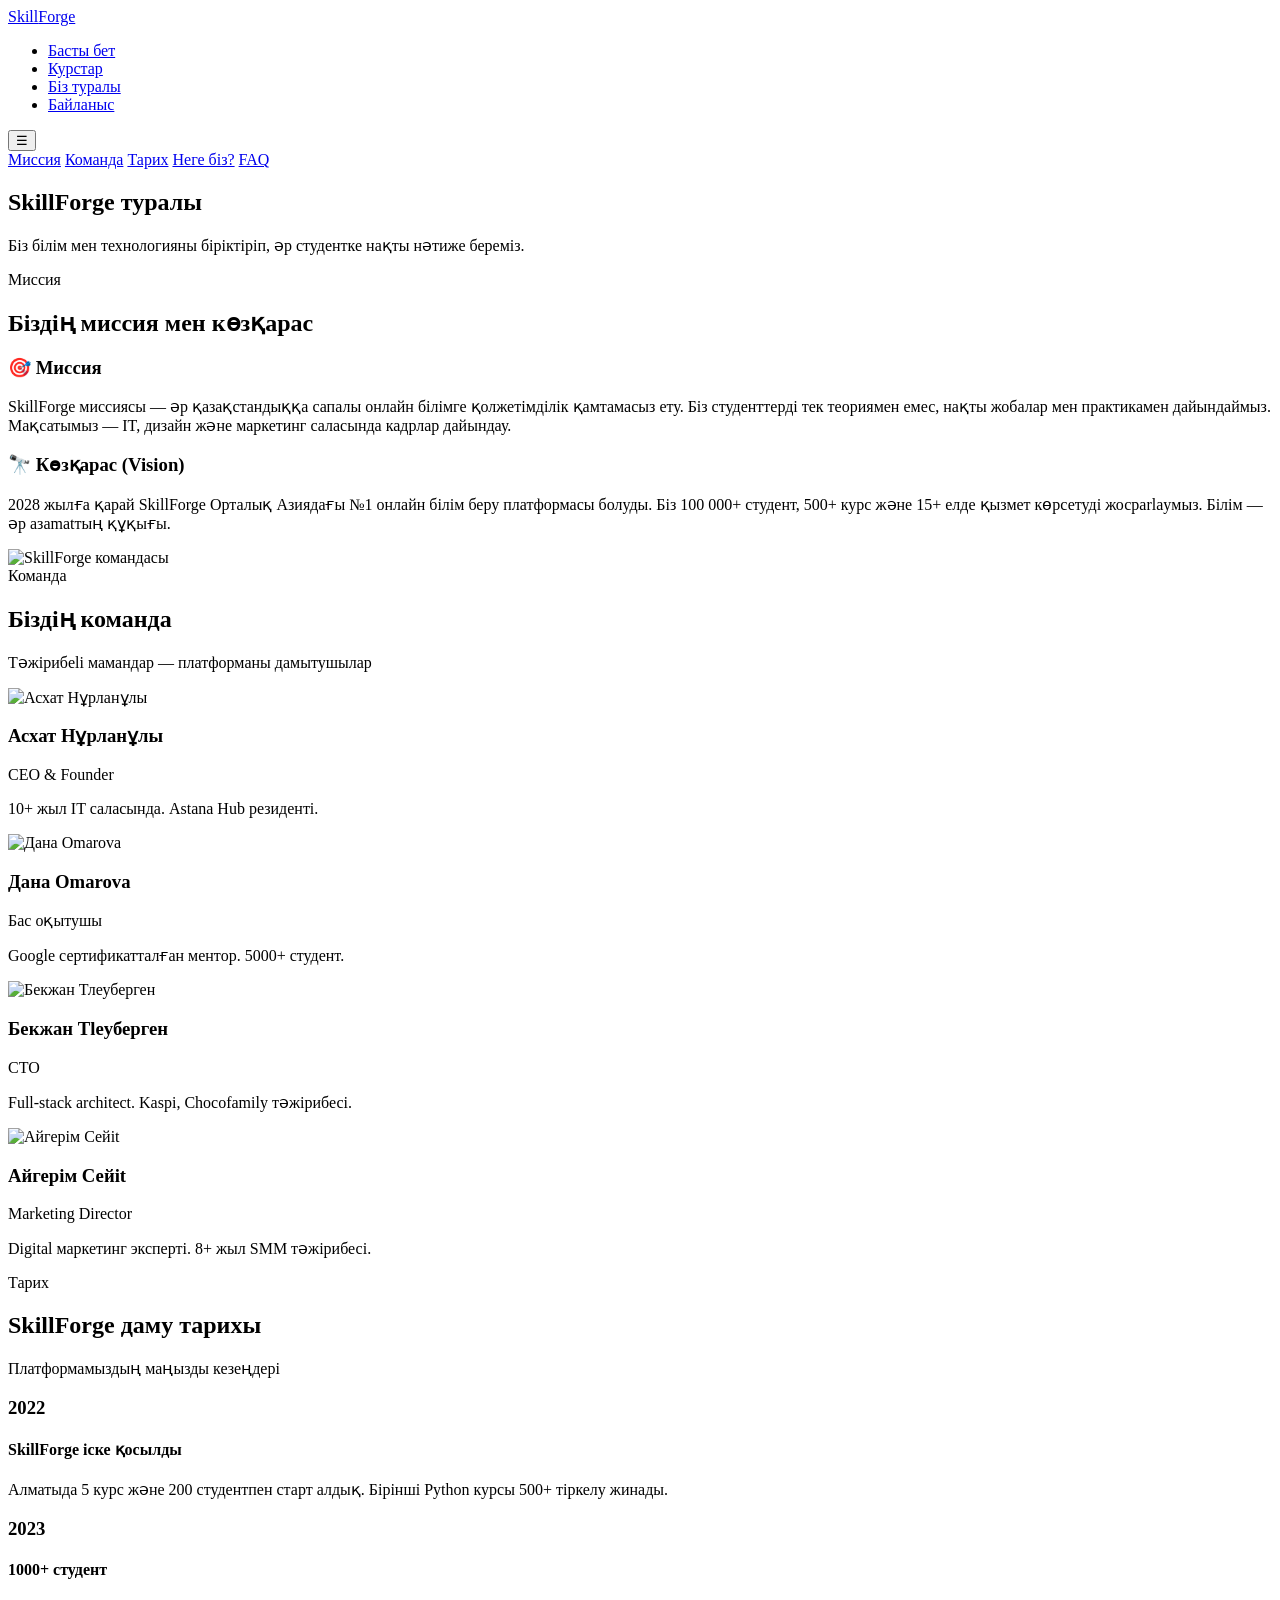
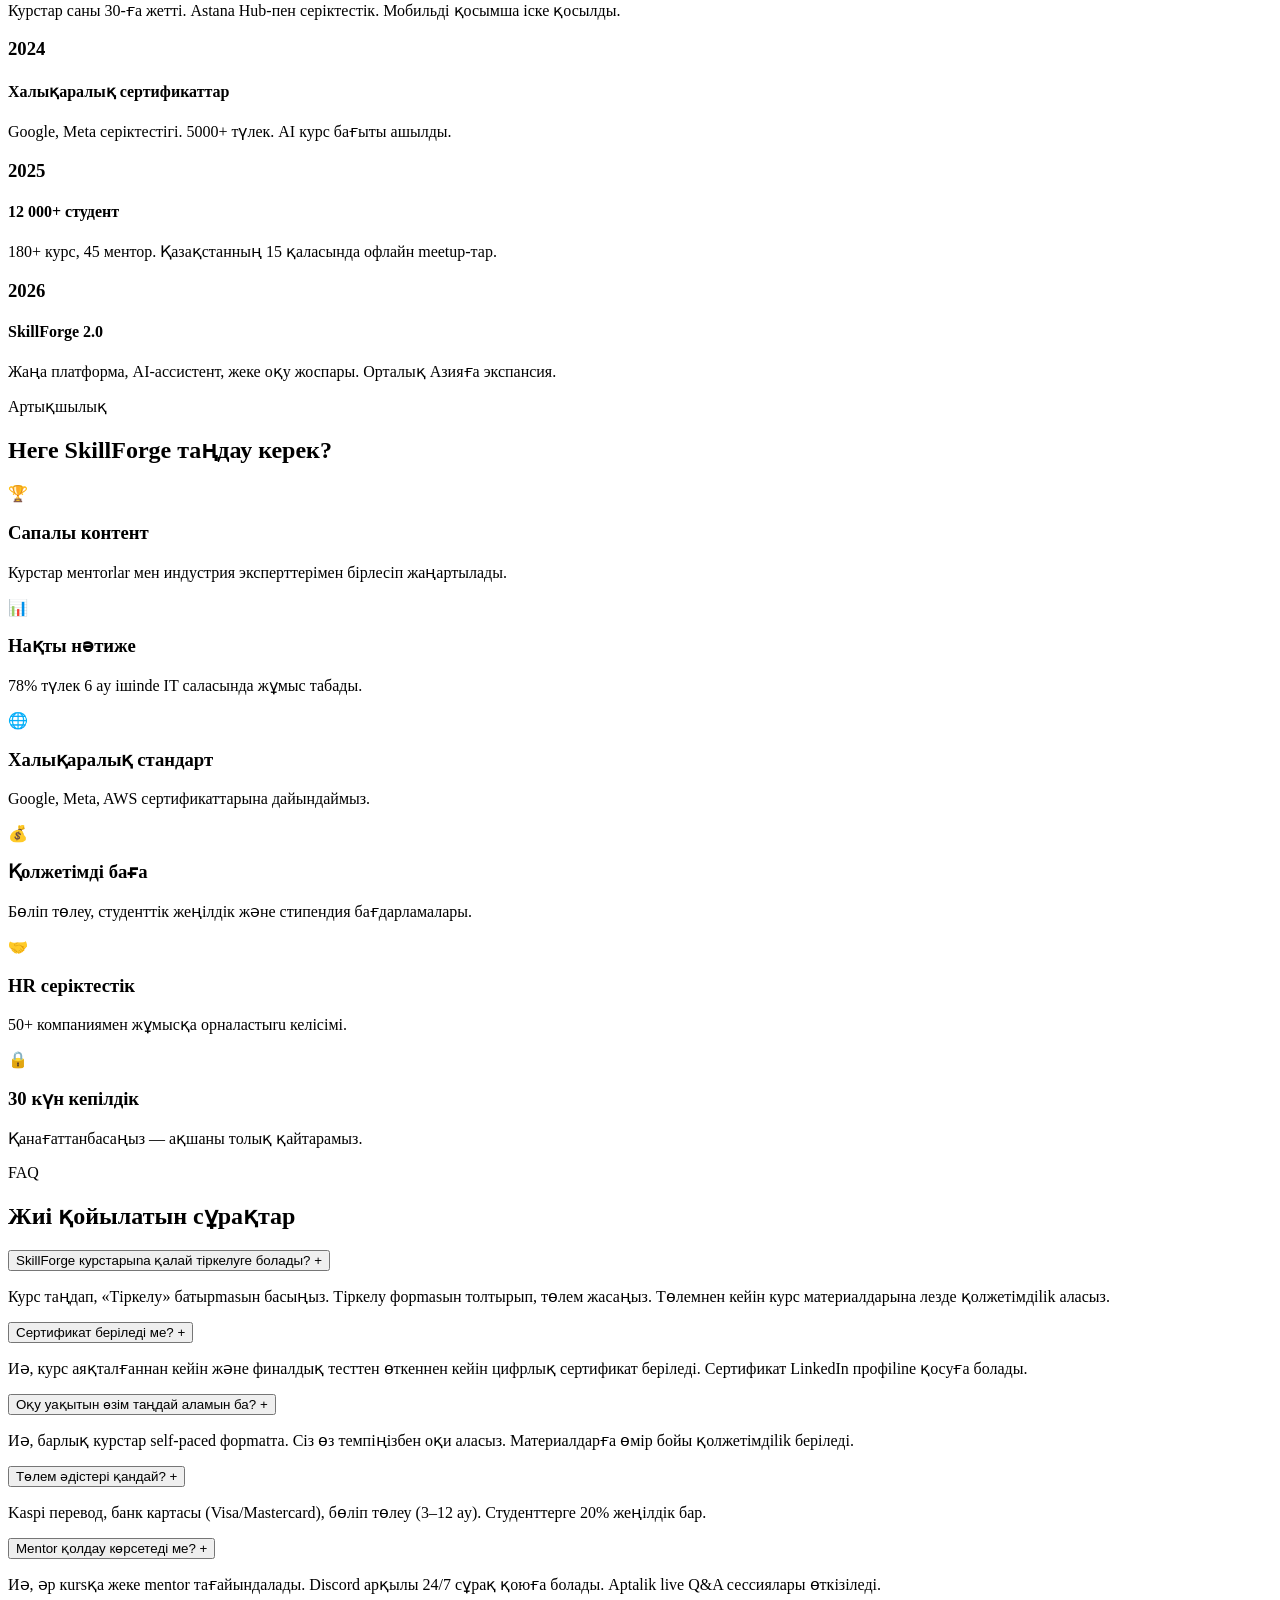
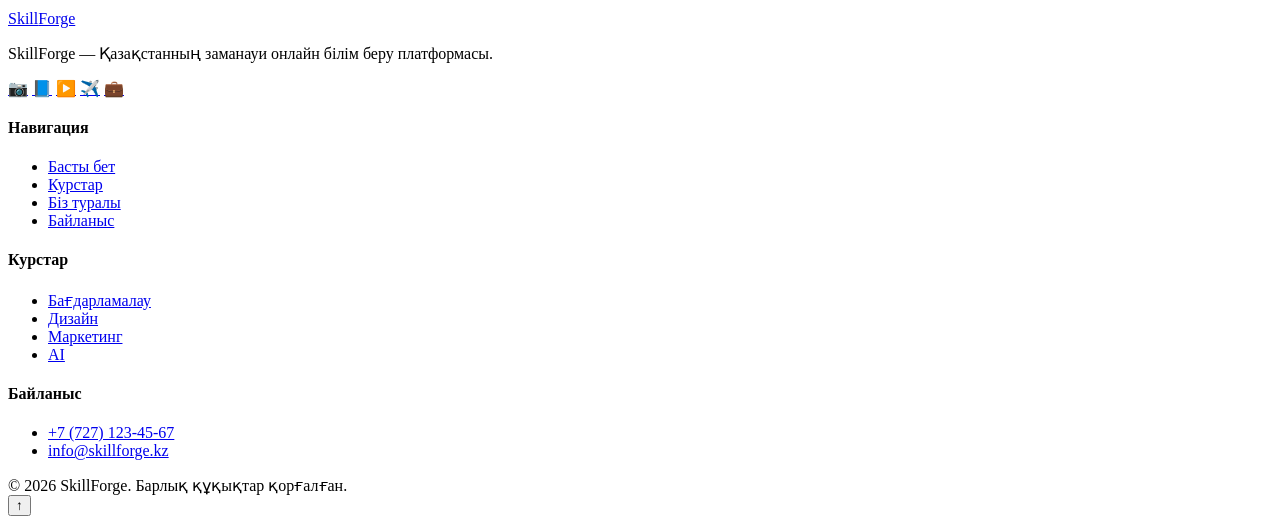
==== about.html @ dbc3806e "Add files via upload" ====
<!DOCTYPE html>
<html lang="kk">
<head>
  <meta charset="UTF-8">
  <meta name="viewport" content="width=device-width, initial-scale=1.0">
  <meta name="description" content="SkillForge платформасы туралы — миссия, команда, тарих.">
  <title>Біз туралы — SkillForge</title>
  <link rel="stylesheet" href="css/style.css">
</head>
<body>

  <header class="navbar">
    <div class="container navbar__inner">
      <a href="index.html" class="logo">Skill<span>Forge</span></a>
      <nav>
        <ul class="nav-links">
          <li><a href="index.html">Басты бет</a></li>
          <li><a href="courses.html">Курстар</a></li>
          <li><a href="about.html">Біз туралы</a></li>
          <li><a href="contact.html">Байланыс</a></li>
        </ul>
      </nav>
      <button class="nav-toggle" aria-label="Мәзір">☰</button>
    </div>
  </header>

  <nav class="page-nav" aria-label="Бет ішіндегі навигация">
    <div class="container page-nav__inner">
      <a href="#mission">Миссия</a>
      <a href="#team">Команда</a>
      <a href="#timeline">Тарих</a>
      <a href="#why">Неге біз?</a>
      <a href="#faq">FAQ</a>
    </div>
  </nav>

  <section class="page-hero">
    <div class="container">
      <h1>SkillForge туралы</h1>
      <p>Біз білім мен технологияны біріктіріп, әр студентке нақты нәтиже береміз.</p>
    </div>
  </section>

  <!-- Миссия және Vision -->
  <section class="section" id="mission">
    <div class="container">
      <div class="section-header">
        <span class="section-label">Миссия</span>
        <h2>Біздің миссия мен көзқарас</h2>
      </div>
      <div class="mission-grid">
        <article class="mission-card">
          <h3>🎯 Миссия</h3>
          <p>SkillForge миссиясы — әр қазақстандыққа сапалы онлайн білімге қолжетімділік қамтамасыз ету. Біз студенттерді тек теориямен емес, нақты жобалар мен практикамен дайындаймыз. Мақсатымыз — IT, дизайн және маркетинг саласында кадрлар дайындау.</p>
        </article>
        <article class="mission-card">
          <h3>🔭 Көзқарас (Vision)</h3>
          <p>2028 жылға қарай SkillForge Орталық Азиядағы №1 онлайн білім беру платформасы болуды. Біз 100 000+ студент, 500+ курс және 15+ елде қызмет көрсетуді жосparlayмыз. Білім — әр азamatтың құқығы.</p>
        </article>
      </div>
      <div style="border-radius:var(--radius-lg);overflow:hidden;box-shadow:var(--shadow-md);">
        <img src="images/team.jpg" alt="SkillForge командасы">
      </div>
    </div>
  </section>

  <!-- Команда -->
  <section class="section section--gray" id="team">
    <div class="container">
      <div class="section-header">
        <span class="section-label">Команда</span>
        <h2>Біздің команда</h2>
        <p>Тәжірибeli мамандар — платформаны дамытушылар</p>
      </div>
      <div class="team-grid">
        <article class="team-card">
          <div class="team-card__photo">
            <img src="images/team.jpg" alt="Асхат Нұрланұлы">
          </div>
          <h3>Асхат Нұрланұлы</h3>
          <span>CEO & Founder</span>
          <p>10+ жыл IT саласында. Astana Hub резиденті.</p>
        </article>
        <article class="team-card">
          <div class="team-card__photo">
            <img src="images/course1.jpg" alt="Дана Оmarova">
          </div>
          <h3>Дана Оmarova</h3>
          <span>Бас оқытушы</span>
          <p>Google сертификатталған ментор. 5000+ студент.</p>
        </article>
        <article class="team-card">
          <div class="team-card__photo">
            <img src="images/course2.jpg" alt="Бекжан Тлеуберген">
          </div>
          <h3>Бекжан Тleуберген</h3>
          <span>CTO</span>
          <p>Full-stack architect. Kaspi, Chocofamily тәжірибесі.</p>
        </article>
        <article class="team-card">
          <div class="team-card__photo">
            <img src="images/hero.jpg" alt="Айгерім Сейit">
          </div>
          <h3>Айгерім Сейit</h3>
          <span>Marketing Director</span>
          <p>Digital маркетинг эксперті. 8+ жыл SMM тәжірибесі.</p>
        </article>
      </div>
    </div>
  </section>

  <!-- Timeline -->
  <section class="section" id="timeline">
    <div class="container">
      <div class="section-header">
        <span class="section-label">Тарих</span>
        <h2>SkillForge даму тарихы</h2>
        <p>Платформамыздың маңызды кезеңдері</p>
      </div>
      <div class="timeline">
        <div class="timeline-item">
          <h3>2022</h3>
          <h4>SkillForge іске қосылды</h4>
          <p>Алматыда 5 курс және 200 студентпен старт алдық. Бірінші Python курсы 500+ тіркелу жинады.</p>
        </div>
        <div class="timeline-item">
          <h3>2023</h3>
          <h4>1000+ студент</h4>
          <p>Курстар саны 30-ға жетті. Astana Hub-пен серіктестік. Мобильді қосымша іске қосылды.</p>
        </div>
        <div class="timeline-item">
          <h3>2024</h3>
          <h4>Халықаралық сертификаттар</h4>
          <p>Google, Meta серіктестігі. 5000+ түлек. AI курс бағыты ашылды.</p>
        </div>
        <div class="timeline-item">
          <h3>2025</h3>
          <h4>12 000+ студент</h4>
          <p>180+ курс, 45 ментор. Қазақстанның 15 қаласында офлайн meetup-тар.</p>
        </div>
        <div class="timeline-item">
          <h3>2026</h3>
          <h4>SkillForge 2.0</h4>
          <p>Жаңа платформа, AI-ассистент, жеке оқу жоспары. Орталық Азияға экспансия.</p>
        </div>
      </div>
    </div>
  </section>

  <!-- Неге SkillForge -->
  <section class="section section--gray" id="why">
    <div class="container">
      <div class="section-header">
        <span class="section-label">Артықшылық</span>
        <h2>Неге SkillForge таңдау керек?</h2>
      </div>
      <div class="advantages-grid">
        <div class="advantage-card">
          <div class="advantage-card__icon">🏆</div>
          <h3>Сапалы контент</h3>
          <p>Курстар ментorlar мен индустрия эксперттерімен бірлесіп жаңартылады.</p>
        </div>
        <div class="advantage-card">
          <div class="advantage-card__icon">📊</div>
          <h3>Нақты нәтиже</h3>
          <p>78% түлек 6 ay ішinde IT саласында жұмыс табады.</p>
        </div>
        <div class="advantage-card">
          <div class="advantage-card__icon">🌐</div>
          <h3>Халықаралық стандарт</h3>
          <p>Google, Meta, AWS сертификаттарына дайындаймыз.</p>
        </div>
        <div class="advantage-card">
          <div class="advantage-card__icon">💰</div>
          <h3>Қолжетімді баға</h3>
          <p>Бөліп төлеу, студенттік жеңілдік және стипендия бағдарламалары.</p>
        </div>
        <div class="advantage-card">
          <div class="advantage-card__icon">🤝</div>
          <h3>HR серіктестік</h3>
          <p>50+ компаниямен жұмысқа орналастыru келісімі.</p>
        </div>
        <div class="advantage-card">
          <div class="advantage-card__icon">🔒</div>
          <h3>30 күн кепілдік</h3>
          <p>Қанағаттанбасаңыз — ақшаны толық қайтарамыз.</p>
        </div>
      </div>
    </div>
  </section>

  <!-- FAQ -->
  <section class="section" id="faq">
    <div class="container">
      <div class="section-header">
        <span class="section-label">FAQ</span>
        <h2>Жиі қойылатын сұрақтар</h2>
      </div>
      <div class="faq-list">
        <div class="faq-item">
          <button class="faq-question">
            SkillForge курстарыna қалай тіркелуге болады?
            <span class="icon">+</span>
          </button>
          <div class="faq-answer">
            <p>Курс таңдап, «Тіркелу» батырmasын басыңыз. Тіркелу форmasын толтырып, төлем жасаңыз. Төлемнен кейін курс материалдарына лезде қолжетімдіlik аласыз.</p>
          </div>
        </div>
        <div class="faq-item">
          <button class="faq-question">
            Сертификат беріледі ме?
            <span class="icon">+</span>
          </button>
          <div class="faq-answer">
            <p>Иә, курс аяқталғаннан кейін және финалдық тесттен өткеннен кейін цифрлық сертификат беріледі. Сертификат LinkedIn профiline қосуға болады.</p>
          </div>
        </div>
        <div class="faq-item">
          <button class="faq-question">
            Оқу уақытын өзім таңдай аламын ба?
            <span class="icon">+</span>
          </button>
          <div class="faq-answer">
            <p>Иә, барлық курстар self-paced форmatта. Сіз өз темпіңізбен оқи аласыз. Материалдарға өмір бойы қолжетімдіlik беріледі.</p>
          </div>
        </div>
        <div class="faq-item">
          <button class="faq-question">
            Төлем әдістері қандай?
            <span class="icon">+</span>
          </button>
          <div class="faq-answer">
            <p>Kaspi перевод, банк картасы (Visa/Mastercard), бөліп төлеу (3–12 ay). Студенттерге 20% жеңілдік бар.</p>
          </div>
        </div>
        <div class="faq-item">
          <button class="faq-question">
            Мentor қолдау көрсетеді ме?
            <span class="icon">+</span>
          </button>
          <div class="faq-answer">
            <p>Иә, әр кursқа жеке mentor тағайындалады. Discord арқылы 24/7 сұрақ қоюға болады. Аptalik live Q&A сессиялары өткізіледі.</p>
          </div>
        </div>
      </div>
    </div>
  </section>

  <footer class="footer">
    <div class="container">
      <div class="footer__grid">
        <div class="footer__about">
          <a href="index.html" class="logo">Skill<span>Forge</span></a>
          <p>SkillForge — Қазақстанның заманауи онлайн білім беру платформасы.</p>
          <div class="social-links">
            <a href="#" aria-label="Instagram">📷</a>
            <a href="#" aria-label="Facebook">📘</a>
            <a href="#" aria-label="YouTube">▶️</a>
            <a href="#" aria-label="Telegram">✈️</a>
            <a href="#" aria-label="LinkedIn">💼</a>
          </div>
        </div>
        <div>
          <h4>Навигация</h4>
          <ul>
            <li><a href="index.html">Басты бет</a></li>
            <li><a href="courses.html">Курстар</a></li>
            <li><a href="about.html">Біз туралы</a></li>
            <li><a href="contact.html">Байланыс</a></li>
          </ul>
        </div>
        <div>
          <h4>Курстар</h4>
          <ul>
            <li><a href="courses.html">Бағдарламалау</a></li>
            <li><a href="courses.html">Дизайн</a></li>
            <li><a href="courses.html">Маркетинг</a></li>
            <li><a href="courses.html">AI</a></li>
          </ul>
        </div>
        <div>
          <h4>Байланыс</h4>
          <ul>
            <li><a href="tel:+77271234567">+7 (727) 123-45-67</a></li>
            <li><a href="mailto:info@skillforge.kz">info@skillforge.kz</a></li>
          </ul>
        </div>
      </div>
      <div class="footer__bottom">© 2026 SkillForge. Барлық құқықтар қорғалған.</div>
    </div>
  </footer>

  <button class="scroll-top" aria-label="Жоғарыға">↑</button>
  <script src="js/script.js"></script>
</body>
</html>
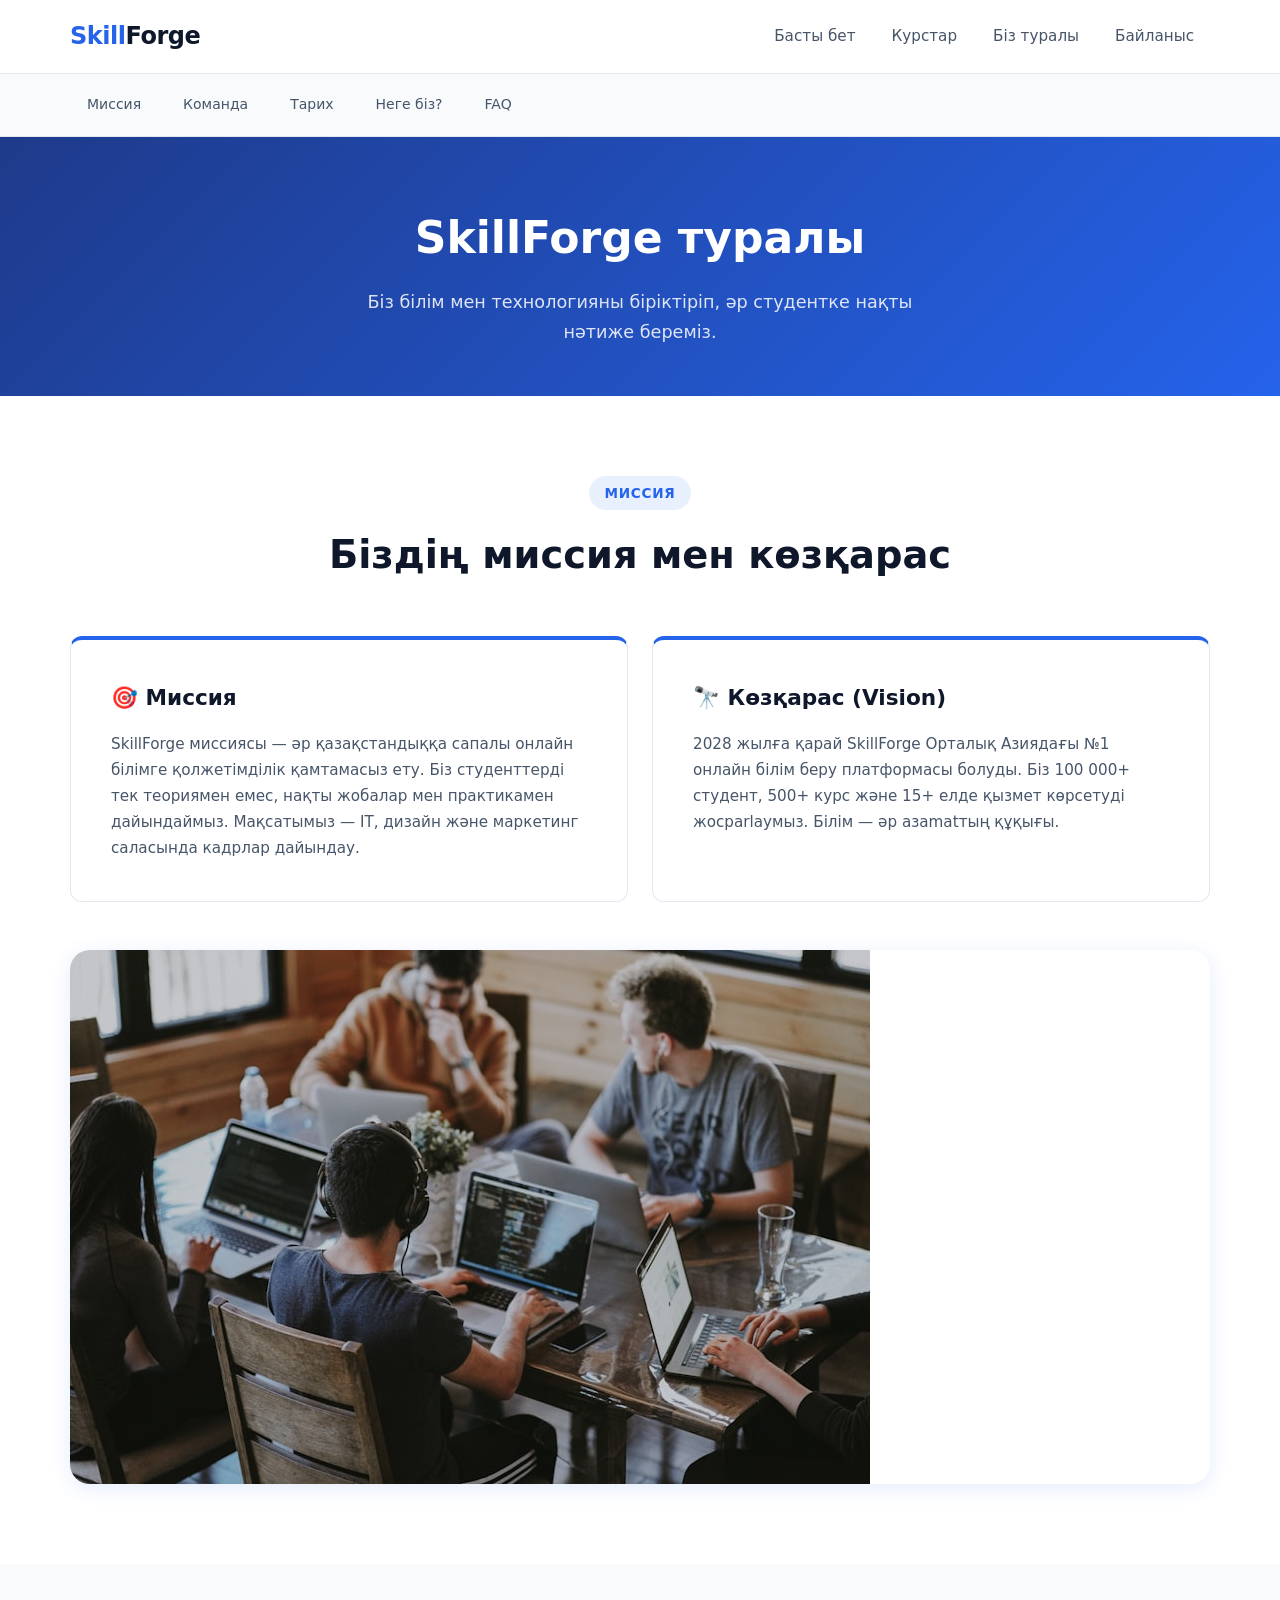
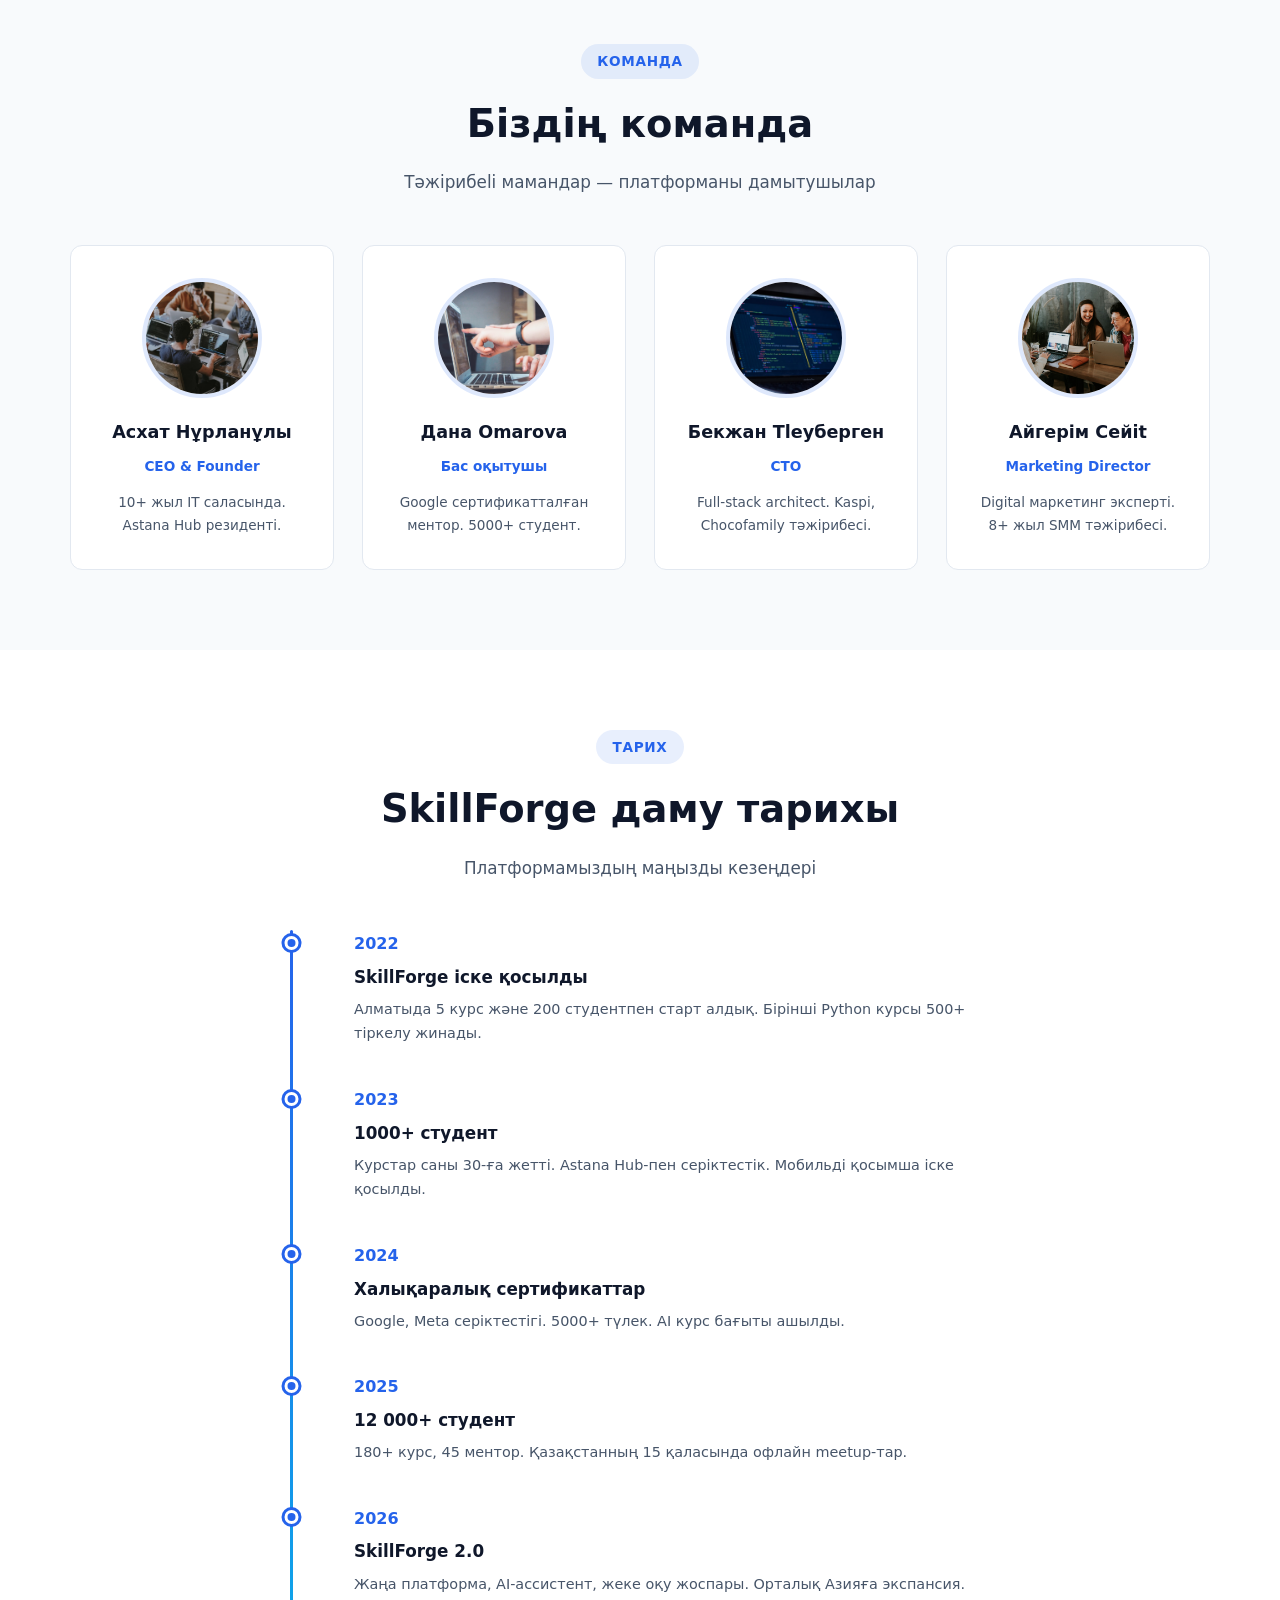
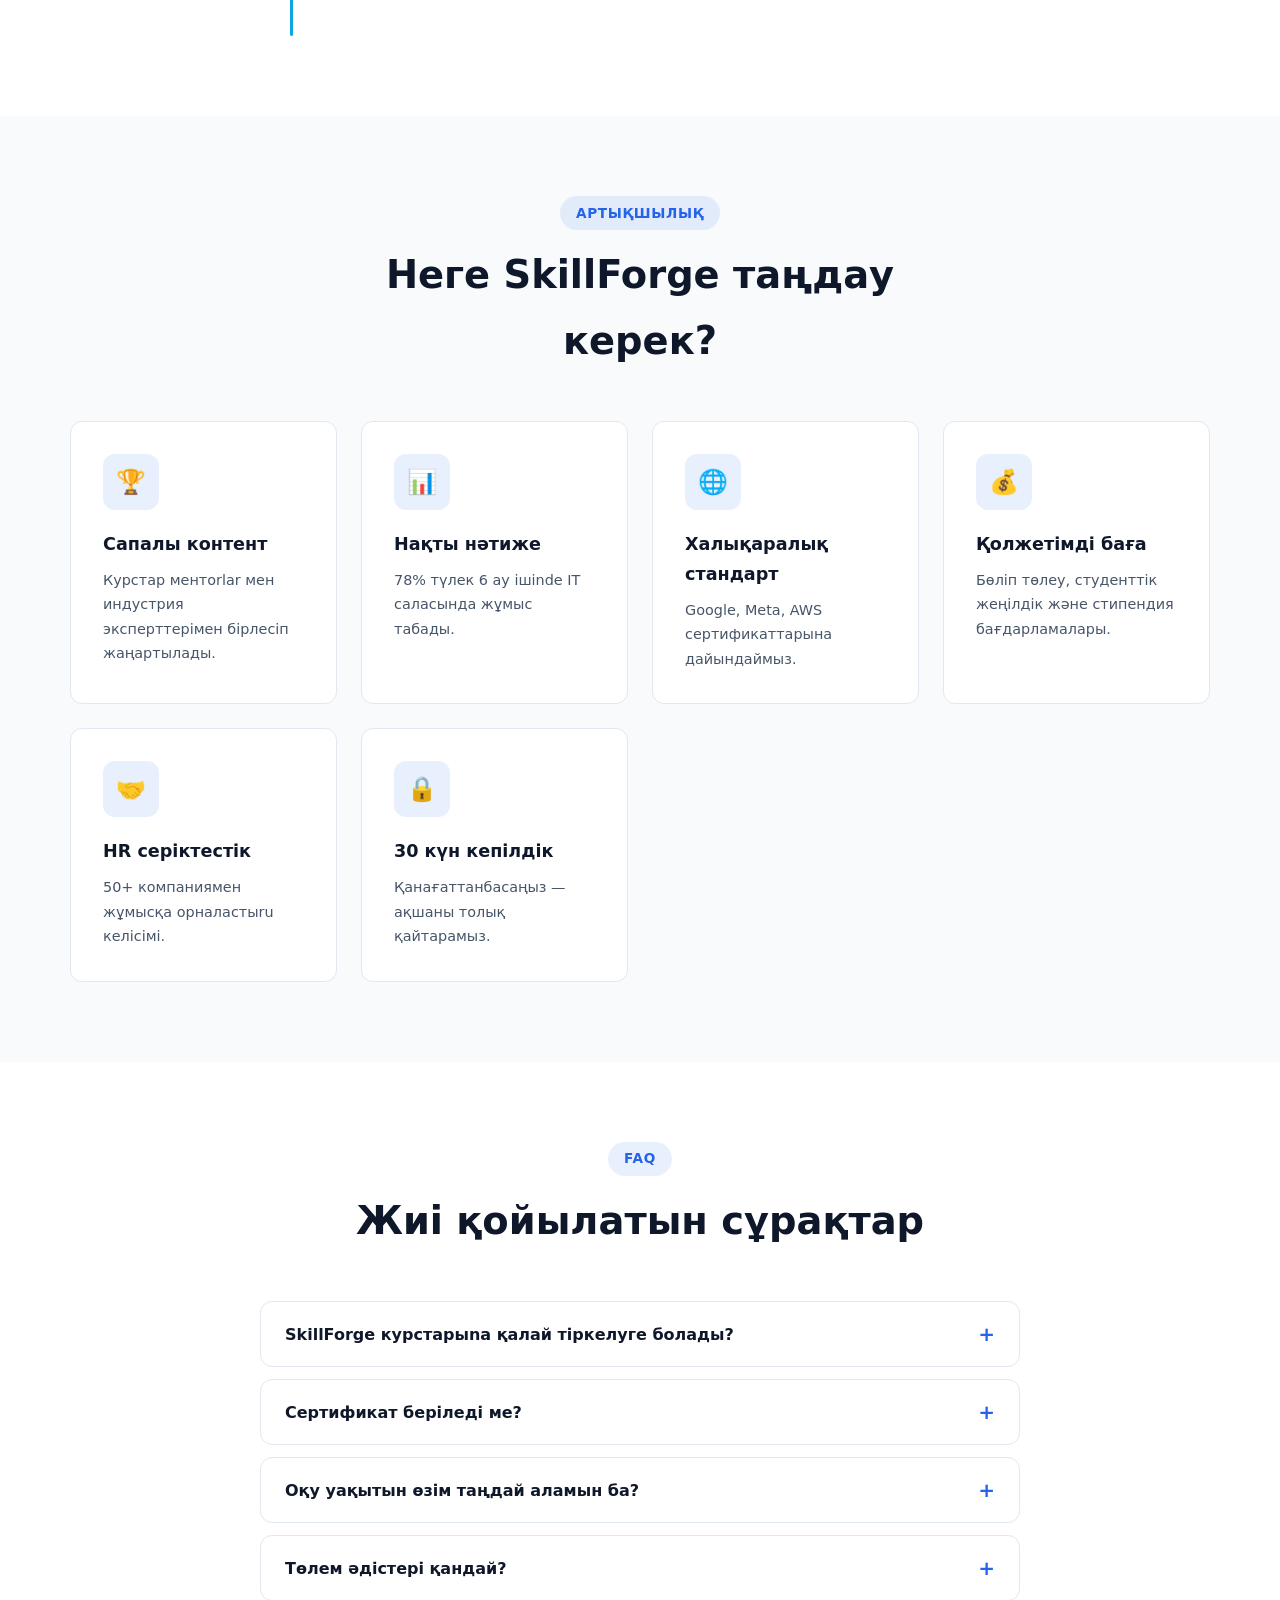
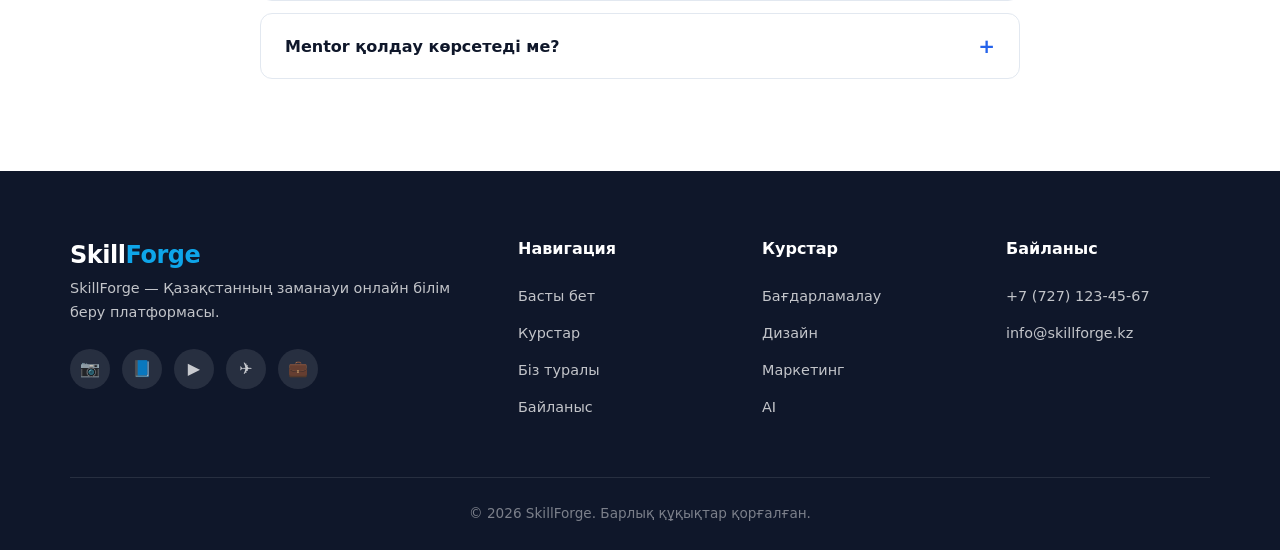
==== commit f43d6725: "Update about.html" ====
--- a/about.html
+++ b/about.html
@@ -5,7 +5,7 @@
   <meta name="viewport" content="width=device-width, initial-scale=1.0">
   <meta name="description" content="SkillForge платформасы туралы — миссия, команда, тарих.">
   <title>Біз туралы — SkillForge</title>
-  <link rel="stylesheet" href="css/style.css">
+  <link rel="stylesheet" href="style.css">
 </head>
 <body>
 
--- a/style.css
+++ b/style.css
@@ -0,0 +1,1261 @@
+/* ============================================
+   SkillForge – Online Learning Platform
+   Main Stylesheet
+   ============================================ */
+
+/* --- CSS Variables --- */
+:root {
+  --primary: #2563eb;
+  --primary-dark: #1d4ed8;
+  --primary-light: #3b82f6;
+  --accent: #0ea5e9;
+  --white: #ffffff;
+  --gray-50: #f8fafc;
+  --gray-100: #f1f5f9;
+  --gray-200: #e2e8f0;
+  --gray-400: #94a3b8;
+  --gray-600: #475569;
+  --gray-800: #1e293b;
+  --gray-900: #0f172a;
+  --success: #10b981;
+  --shadow-sm: 0 1px 3px rgba(0, 0, 0, 0.08);
+  --shadow-md: 0 4px 20px rgba(37, 99, 235, 0.12);
+  --shadow-lg: 0 12px 40px rgba(37, 99, 235, 0.18);
+  --radius: 12px;
+  --radius-lg: 20px;
+  --transition: 0.3s ease;
+  --font: 'Segoe UI', system-ui, -apple-system, sans-serif;
+}
+
+/* --- Reset & Base --- */
+*,
+*::before,
+*::after {
+  box-sizing: border-box;
+  margin: 0;
+  padding: 0;
+}
+
+html {
+  scroll-behavior: smooth;
+  font-size: 16px;
+}
+
+body {
+  font-family: var(--font);
+  color: var(--gray-800);
+  background: var(--white);
+  line-height: 1.7;
+  overflow-x: hidden;
+}
+
+img {
+  max-width: 100%;
+  height: auto;
+  display: block;
+}
+
+a {
+  text-decoration: none;
+  color: inherit;
+  transition: color var(--transition);
+}
+
+ul {
+  list-style: none;
+}
+
+/* --- Utility Classes --- */
+.container {
+  width: min(1140px, 92%);
+  margin: 0 auto;
+}
+
+.section {
+  padding: 5rem 0;
+}
+
+.section--gray {
+  background: var(--gray-50);
+}
+
+.section-header {
+  text-align: center;
+  max-width: 640px;
+  margin: 0 auto 3rem;
+}
+
+.section-header h2 {
+  font-size: clamp(1.75rem, 3vw, 2.5rem);
+  color: var(--gray-900);
+  margin-bottom: 0.75rem;
+}
+
+.section-header p {
+  color: var(--gray-600);
+  font-size: 1.05rem;
+}
+
+.section-label {
+  display: inline-block;
+  background: rgba(37, 99, 235, 0.1);
+  color: var(--primary);
+  font-size: 0.85rem;
+  font-weight: 600;
+  padding: 0.35rem 1rem;
+  border-radius: 999px;
+  margin-bottom: 0.75rem;
+  text-transform: uppercase;
+  letter-spacing: 0.05em;
+}
+
+/* --- Buttons --- */
+.btn {
+  display: inline-flex;
+  align-items: center;
+  justify-content: center;
+  gap: 0.5rem;
+  padding: 0.85rem 1.75rem;
+  border: none;
+  border-radius: 999px;
+  font-family: inherit;
+  font-size: 0.95rem;
+  font-weight: 600;
+  cursor: pointer;
+  transition: transform var(--transition), box-shadow var(--transition), background var(--transition);
+}
+
+.btn:active {
+  transform: scale(0.97);
+}
+
+.btn--primary {
+  background: linear-gradient(135deg, var(--primary), var(--primary-dark));
+  color: var(--white);
+  box-shadow: var(--shadow-md);
+}
+
+.btn--primary:hover {
+  box-shadow: var(--shadow-lg);
+  transform: translateY(-2px);
+}
+
+.btn--outline {
+  background: transparent;
+  border: 2px solid var(--primary);
+  color: var(--primary);
+}
+
+.btn--outline:hover {
+  background: var(--primary);
+  color: var(--white);
+}
+
+.btn--white {
+  background: var(--white);
+  color: var(--primary);
+  box-shadow: var(--shadow-sm);
+}
+
+.btn--white:hover {
+  box-shadow: var(--shadow-md);
+  transform: translateY(-2px);
+}
+
+.btn--sm {
+  padding: 0.55rem 1.25rem;
+  font-size: 0.85rem;
+}
+
+/* --- Top Navigation --- */
+.navbar {
+  position: sticky;
+  top: 0;
+  z-index: 1000;
+  background: rgba(255, 255, 255, 0.95);
+  backdrop-filter: blur(12px);
+  border-bottom: 1px solid var(--gray-200);
+  transition: box-shadow var(--transition);
+}
+
+.navbar.scrolled {
+  box-shadow: var(--shadow-sm);
+}
+
+.navbar__inner {
+  display: flex;
+  align-items: center;
+  justify-content: space-between;
+  padding: 1rem 0;
+  gap: 1rem;
+}
+
+.logo {
+  font-size: 1.5rem;
+  font-weight: 800;
+  color: var(--primary);
+  letter-spacing: -0.02em;
+}
+
+.logo span {
+  color: var(--gray-900);
+}
+
+.nav-links {
+  display: flex;
+  align-items: center;
+  gap: 0.25rem;
+}
+
+.nav-links a {
+  padding: 0.5rem 1rem;
+  border-radius: 999px;
+  font-size: 0.95rem;
+  font-weight: 500;
+  color: var(--gray-600);
+  transition: all var(--transition);
+}
+
+.nav-links a:hover,
+.nav-links a.active {
+  background: rgba(37, 99, 235, 0.1);
+  color: var(--primary);
+}
+
+.nav-toggle {
+  display: none;
+  background: none;
+  border: none;
+  font-size: 1.5rem;
+  cursor: pointer;
+  color: var(--gray-800);
+  padding: 0.25rem;
+}
+
+/* --- Internal Page Nav (anchor links) --- */
+.page-nav {
+  background: var(--gray-50);
+  border-bottom: 1px solid var(--gray-200);
+  position: sticky;
+  top: 65px;
+  z-index: 999;
+}
+
+.page-nav__inner {
+  display: flex;
+  gap: 0.5rem;
+  padding: 0.75rem 0;
+  overflow-x: auto;
+  scrollbar-width: none;
+}
+
+.page-nav__inner::-webkit-scrollbar {
+  display: none;
+}
+
+.page-nav a {
+  white-space: nowrap;
+  padding: 0.4rem 1rem;
+  border-radius: 999px;
+  font-size: 0.875rem;
+  font-weight: 500;
+  color: var(--gray-600);
+  border: 1px solid transparent;
+  transition: all var(--transition);
+}
+
+.page-nav a:hover,
+.page-nav a.active {
+  background: var(--white);
+  color: var(--primary);
+  border-color: var(--gray-200);
+  box-shadow: var(--shadow-sm);
+}
+
+/* --- Hero Section --- */
+.hero {
+  position: relative;
+  min-height: 90vh;
+  display: flex;
+  align-items: center;
+  overflow: hidden;
+  background: linear-gradient(135deg, #1e3a8a 0%, #2563eb 50%, #0ea5e9 100%);
+}
+
+.hero__bg {
+  position: absolute;
+  inset: 0;
+  background: url('../images/hero.jpg') center/cover no-repeat;
+  opacity: 0.15;
+}
+
+.hero__content {
+  position: relative;
+  z-index: 1;
+  display: grid;
+  grid-template-columns: 1fr 1fr;
+  gap: 3rem;
+  align-items: center;
+  padding: 6rem 0 4rem;
+}
+
+.hero__text h1 {
+  font-size: clamp(2.25rem, 5vw, 3.5rem);
+  color: var(--white);
+  line-height: 1.2;
+  margin-bottom: 1.25rem;
+}
+
+.hero__text p {
+  color: rgba(255, 255, 255, 0.85);
+  font-size: 1.15rem;
+  margin-bottom: 2rem;
+  max-width: 520px;
+}
+
+.hero__buttons {
+  display: flex;
+  flex-wrap: wrap;
+  gap: 1rem;
+}
+
+.hero__visual {
+  display: flex;
+  justify-content: center;
+}
+
+.hero__card {
+  background: rgba(255, 255, 255, 0.12);
+  backdrop-filter: blur(16px);
+  border: 1px solid rgba(255, 255, 255, 0.2);
+  border-radius: var(--radius-lg);
+  padding: 2rem;
+  color: var(--white);
+  animation: float 4s ease-in-out infinite;
+}
+
+.hero__card h3 {
+  font-size: 1.25rem;
+  margin-bottom: 1rem;
+}
+
+.hero__card-item {
+  display: flex;
+  align-items: center;
+  gap: 0.75rem;
+  padding: 0.6rem 0;
+  border-bottom: 1px solid rgba(255, 255, 255, 0.1);
+  font-size: 0.95rem;
+}
+
+.hero__card-item:last-child {
+  border-bottom: none;
+}
+
+@keyframes float {
+  0%, 100% { transform: translateY(0); }
+  50% { transform: translateY(-10px); }
+}
+
+/* --- Stats Bar --- */
+.stats-bar {
+  background: var(--white);
+  padding: 2.5rem 0;
+  border-bottom: 1px solid var(--gray-200);
+}
+
+.stats-grid {
+  display: grid;
+  grid-template-columns: repeat(4, 1fr);
+  gap: 2rem;
+  text-align: center;
+}
+
+.stat-item strong {
+  display: block;
+  font-size: 2.25rem;
+  font-weight: 800;
+  color: var(--primary);
+  line-height: 1.2;
+}
+
+.stat-item span {
+  font-size: 0.9rem;
+  color: var(--gray-600);
+}
+
+/* --- Course Cards --- */
+.courses-grid {
+  display: grid;
+  grid-template-columns: repeat(auto-fill, minmax(300px, 1fr));
+  gap: 1.75rem;
+}
+
+.course-card {
+  background: var(--white);
+  border-radius: var(--radius);
+  overflow: hidden;
+  border: 1px solid var(--gray-200);
+  transition: transform var(--transition), box-shadow var(--transition);
+}
+
+.course-card:hover {
+  transform: translateY(-6px);
+  box-shadow: var(--shadow-lg);
+}
+
+.course-card__img {
+  height: 200px;
+  overflow: hidden;
+  position: relative;
+}
+
+.course-card__img img {
+  width: 100%;
+  height: 100%;
+  object-fit: cover;
+  transition: transform 0.5s ease;
+}
+
+.course-card:hover .course-card__img img {
+  transform: scale(1.05);
+}
+
+.course-card__badge {
+  position: absolute;
+  top: 12px;
+  left: 12px;
+  background: var(--primary);
+  color: var(--white);
+  font-size: 0.75rem;
+  font-weight: 600;
+  padding: 0.3rem 0.75rem;
+  border-radius: 999px;
+}
+
+.course-card__body {
+  padding: 1.5rem;
+}
+
+.course-card__meta {
+  display: flex;
+  gap: 1rem;
+  font-size: 0.8rem;
+  color: var(--gray-400);
+  margin-bottom: 0.75rem;
+}
+
+.course-card__body h3 {
+  font-size: 1.15rem;
+  color: var(--gray-900);
+  margin-bottom: 0.5rem;
+}
+
+.course-card__body p {
+  font-size: 0.9rem;
+  color: var(--gray-600);
+  margin-bottom: 1.25rem;
+}
+
+.course-card__footer {
+  display: flex;
+  align-items: center;
+  justify-content: space-between;
+}
+
+.course-card__price {
+  font-size: 1.25rem;
+  font-weight: 700;
+  color: var(--primary);
+}
+
+/* --- Advantages --- */
+.advantages-grid {
+  display: grid;
+  grid-template-columns: repeat(auto-fill, minmax(260px, 1fr));
+  gap: 1.5rem;
+}
+
+.advantage-card {
+  background: var(--white);
+  padding: 2rem;
+  border-radius: var(--radius);
+  border: 1px solid var(--gray-200);
+  transition: transform var(--transition), box-shadow var(--transition);
+}
+
+.advantage-card:hover {
+  transform: translateY(-4px);
+  box-shadow: var(--shadow-md);
+}
+
+.advantage-card__icon {
+  width: 56px;
+  height: 56px;
+  background: rgba(37, 99, 235, 0.1);
+  border-radius: var(--radius);
+  display: flex;
+  align-items: center;
+  justify-content: center;
+  font-size: 1.5rem;
+  margin-bottom: 1.25rem;
+}
+
+.advantage-card h3 {
+  font-size: 1.1rem;
+  margin-bottom: 0.5rem;
+  color: var(--gray-900);
+}
+
+.advantage-card p {
+  font-size: 0.9rem;
+  color: var(--gray-600);
+}
+
+/* --- Testimonials --- */
+.testimonials-grid {
+  display: grid;
+  grid-template-columns: repeat(auto-fill, minmax(320px, 1fr));
+  gap: 1.5rem;
+}
+
+.testimonial-card {
+  background: var(--white);
+  padding: 2rem;
+  border-radius: var(--radius);
+  border: 1px solid var(--gray-200);
+  position: relative;
+}
+
+.testimonial-card::before {
+  content: '"';
+  position: absolute;
+  top: 1rem;
+  right: 1.5rem;
+  font-size: 4rem;
+  color: rgba(37, 99, 235, 0.1);
+  line-height: 1;
+  font-family: Georgia, serif;
+}
+
+.testimonial-card p {
+  font-size: 0.95rem;
+  color: var(--gray-600);
+  margin-bottom: 1.5rem;
+  font-style: italic;
+}
+
+.testimonial-author {
+  display: flex;
+  align-items: center;
+  gap: 0.75rem;
+}
+
+.testimonial-author__avatar {
+  width: 48px;
+  height: 48px;
+  border-radius: 50%;
+  background: linear-gradient(135deg, var(--primary), var(--accent));
+  display: flex;
+  align-items: center;
+  justify-content: center;
+  color: var(--white);
+  font-weight: 700;
+  font-size: 1rem;
+}
+
+.testimonial-author strong {
+  display: block;
+  font-size: 0.95rem;
+  color: var(--gray-900);
+}
+
+.testimonial-author span {
+  font-size: 0.8rem;
+  color: var(--gray-400);
+}
+
+/* --- Video Section --- */
+.video-wrapper {
+  position: relative;
+  padding-bottom: 56.25%;
+  height: 0;
+  border-radius: var(--radius-lg);
+  overflow: hidden;
+  box-shadow: var(--shadow-lg);
+}
+
+.video-wrapper iframe {
+  position: absolute;
+  top: 0;
+  left: 0;
+  width: 100%;
+  height: 100%;
+  border: none;
+}
+
+/* --- Audio Player --- */
+.audio-player {
+  background: linear-gradient(135deg, var(--primary), var(--primary-dark));
+  border-radius: var(--radius-lg);
+  padding: 2rem;
+  color: var(--white);
+  display: flex;
+  align-items: center;
+  gap: 2rem;
+  flex-wrap: wrap;
+}
+
+.audio-player__info h3 {
+  font-size: 1.25rem;
+  margin-bottom: 0.35rem;
+}
+
+.audio-player__info p {
+  font-size: 0.9rem;
+  opacity: 0.85;
+}
+
+.audio-player audio {
+  flex: 1;
+  min-width: 260px;
+  height: 48px;
+  border-radius: 999px;
+}
+
+/* --- Search & Filter --- */
+.search-bar {
+  display: flex;
+  gap: 1rem;
+  margin-bottom: 2rem;
+  flex-wrap: wrap;
+}
+
+.search-bar input {
+  flex: 1;
+  min-width: 220px;
+  padding: 0.85rem 1.25rem;
+  border: 1px solid var(--gray-200);
+  border-radius: 999px;
+  font-family: inherit;
+  font-size: 0.95rem;
+  transition: border-color var(--transition), box-shadow var(--transition);
+}
+
+.search-bar input:focus {
+  outline: none;
+  border-color: var(--primary);
+  box-shadow: 0 0 0 3px rgba(37, 99, 235, 0.15);
+}
+
+.filter-tags {
+  display: flex;
+  gap: 0.5rem;
+  flex-wrap: wrap;
+  margin-bottom: 2rem;
+}
+
+.filter-tag {
+  padding: 0.5rem 1.25rem;
+  border: 1px solid var(--gray-200);
+  border-radius: 999px;
+  background: var(--white);
+  font-family: inherit;
+  font-size: 0.875rem;
+  font-weight: 500;
+  cursor: pointer;
+  color: var(--gray-600);
+  transition: all var(--transition);
+}
+
+.filter-tag:hover,
+.filter-tag.active {
+  background: var(--primary);
+  color: var(--white);
+  border-color: var(--primary);
+}
+
+/* --- Team --- */
+.team-grid {
+  display: grid;
+  grid-template-columns: repeat(auto-fill, minmax(240px, 1fr));
+  gap: 1.75rem;
+}
+
+.team-card {
+  text-align: center;
+  background: var(--white);
+  border-radius: var(--radius);
+  padding: 2rem 1.5rem;
+  border: 1px solid var(--gray-200);
+  transition: transform var(--transition), box-shadow var(--transition);
+}
+
+.team-card:hover {
+  transform: translateY(-4px);
+  box-shadow: var(--shadow-md);
+}
+
+.team-card__photo {
+  width: 120px;
+  height: 120px;
+  border-radius: 50%;
+  margin: 0 auto 1.25rem;
+  overflow: hidden;
+  border: 4px solid rgba(37, 99, 235, 0.15);
+}
+
+.team-card__photo img {
+  width: 100%;
+  height: 100%;
+  object-fit: cover;
+}
+
+.team-card h3 {
+  font-size: 1.1rem;
+  color: var(--gray-900);
+  margin-bottom: 0.25rem;
+}
+
+.team-card span {
+  font-size: 0.85rem;
+  color: var(--primary);
+  font-weight: 600;
+}
+
+.team-card p {
+  font-size: 0.85rem;
+  color: var(--gray-600);
+  margin-top: 0.75rem;
+}
+
+/* --- Timeline --- */
+.timeline {
+  position: relative;
+  max-width: 700px;
+  margin: 0 auto;
+  padding-left: 2rem;
+}
+
+.timeline::before {
+  content: '';
+  position: absolute;
+  left: 0;
+  top: 0;
+  bottom: 0;
+  width: 3px;
+  background: linear-gradient(to bottom, var(--primary), var(--accent));
+  border-radius: 999px;
+}
+
+.timeline-item {
+  position: relative;
+  padding-bottom: 2.5rem;
+  padding-left: 2rem;
+}
+
+.timeline-item::before {
+  content: '';
+  position: absolute;
+  left: -2rem;
+  top: 0.35rem;
+  width: 14px;
+  height: 14px;
+  background: var(--primary);
+  border: 3px solid var(--white);
+  border-radius: 50%;
+  box-shadow: 0 0 0 3px var(--primary);
+  transform: translateX(-5.5px);
+}
+
+.timeline-item h3 {
+  font-size: 1rem;
+  color: var(--primary);
+  margin-bottom: 0.35rem;
+}
+
+.timeline-item h4 {
+  font-size: 1.05rem;
+  color: var(--gray-900);
+  margin-bottom: 0.35rem;
+}
+
+.timeline-item p {
+  font-size: 0.9rem;
+  color: var(--gray-600);
+}
+
+/* --- FAQ --- */
+.faq-list {
+  max-width: 760px;
+  margin: 0 auto;
+}
+
+.faq-item {
+  border: 1px solid var(--gray-200);
+  border-radius: var(--radius);
+  margin-bottom: 0.75rem;
+  overflow: hidden;
+  background: var(--white);
+}
+
+.faq-question {
+  width: 100%;
+  display: flex;
+  justify-content: space-between;
+  align-items: center;
+  padding: 1.25rem 1.5rem;
+  background: none;
+  border: none;
+  font-family: inherit;
+  font-size: 1rem;
+  font-weight: 600;
+  color: var(--gray-900);
+  cursor: pointer;
+  text-align: left;
+  transition: background var(--transition);
+}
+
+.faq-question:hover {
+  background: var(--gray-50);
+}
+
+.faq-question .icon {
+  font-size: 1.25rem;
+  color: var(--primary);
+  transition: transform var(--transition);
+}
+
+.faq-item.open .faq-question .icon {
+  transform: rotate(45deg);
+}
+
+.faq-answer {
+  max-height: 0;
+  overflow: hidden;
+  transition: max-height 0.35s ease, padding 0.35s ease;
+}
+
+.faq-item.open .faq-answer {
+  max-height: 300px;
+}
+
+.faq-answer p {
+  padding: 0 1.5rem 1.25rem;
+  font-size: 0.95rem;
+  color: var(--gray-600);
+}
+
+/* --- Contact Form --- */
+.contact-grid {
+  display: grid;
+  grid-template-columns: 1fr 1.4fr;
+  gap: 2.5rem;
+  align-items: start;
+}
+
+.contact-info-card {
+  background: linear-gradient(135deg, var(--primary), var(--primary-dark));
+  color: var(--white);
+  border-radius: var(--radius-lg);
+  padding: 2.5rem;
+}
+
+.contact-info-card h3 {
+  font-size: 1.5rem;
+  margin-bottom: 1rem;
+}
+
+.contact-info-card > p {
+  opacity: 0.85;
+  margin-bottom: 2rem;
+  font-size: 0.95rem;
+}
+
+.contact-detail {
+  display: flex;
+  gap: 1rem;
+  margin-bottom: 1.5rem;
+  align-items: flex-start;
+}
+
+.contact-detail__icon {
+  width: 44px;
+  height: 44px;
+  background: rgba(255, 255, 255, 0.15);
+  border-radius: var(--radius-sm, 10px);
+  display: flex;
+  align-items: center;
+  justify-content: center;
+  font-size: 1.1rem;
+  flex-shrink: 0;
+}
+
+.contact-detail strong {
+  display: block;
+  font-size: 0.9rem;
+  margin-bottom: 0.15rem;
+}
+
+.contact-detail span {
+  font-size: 0.9rem;
+  opacity: 0.85;
+}
+
+.contact-form {
+  background: var(--white);
+  padding: 2.5rem;
+  border-radius: var(--radius-lg);
+  border: 1px solid var(--gray-200);
+  box-shadow: var(--shadow-sm);
+}
+
+.contact-form h3 {
+  font-size: 1.5rem;
+  color: var(--gray-900);
+  margin-bottom: 1.5rem;
+}
+
+.form-group {
+  margin-bottom: 1.25rem;
+}
+
+.form-group label {
+  display: block;
+  font-size: 0.875rem;
+  font-weight: 600;
+  color: var(--gray-800);
+  margin-bottom: 0.4rem;
+}
+
+.form-group input,
+.form-group textarea,
+.form-group select {
+  width: 100%;
+  padding: 0.85rem 1rem;
+  border: 1px solid var(--gray-200);
+  border-radius: var(--radius-sm, 10px);
+  font-family: inherit;
+  font-size: 0.95rem;
+  transition: border-color var(--transition), box-shadow var(--transition);
+  background: var(--gray-50);
+}
+
+.form-group input:focus,
+.form-group textarea:focus,
+.form-group select:focus {
+  outline: none;
+  border-color: var(--primary);
+  box-shadow: 0 0 0 3px rgba(37, 99, 235, 0.12);
+  background: var(--white);
+}
+
+.form-group textarea {
+  resize: vertical;
+  min-height: 140px;
+}
+
+.form-success {
+  display: none;
+  background: rgba(16, 185, 129, 0.1);
+  color: var(--success);
+  padding: 1rem 1.25rem;
+  border-radius: var(--radius-sm, 10px);
+  margin-top: 1rem;
+  font-weight: 500;
+  font-size: 0.95rem;
+}
+
+.form-success.show {
+  display: block;
+  animation: fadeIn 0.4s ease;
+}
+
+@keyframes fadeIn {
+  from { opacity: 0; transform: translateY(8px); }
+  to { opacity: 1; transform: translateY(0); }
+}
+
+.map-wrapper {
+  border-radius: var(--radius-lg);
+  overflow: hidden;
+  margin-top: 3rem;
+  box-shadow: var(--shadow-md);
+}
+
+.map-wrapper iframe {
+  width: 100%;
+  height: 400px;
+  border: none;
+  display: block;
+}
+
+/* --- Mission/Vision Cards --- */
+.mission-grid {
+  display: grid;
+  grid-template-columns: 1fr 1fr;
+  gap: 1.5rem;
+  margin-bottom: 3rem;
+}
+
+.mission-card {
+  background: var(--white);
+  padding: 2.5rem;
+  border-radius: var(--radius);
+  border: 1px solid var(--gray-200);
+  border-top: 4px solid var(--primary);
+}
+
+.mission-card h3 {
+  font-size: 1.35rem;
+  color: var(--gray-900);
+  margin-bottom: 1rem;
+}
+
+.mission-card p {
+  color: var(--gray-600);
+  font-size: 0.95rem;
+}
+
+/* --- Footer --- */
+.footer {
+  background: var(--gray-900);
+  color: rgba(255, 255, 255, 0.75);
+  padding: 4rem 0 0;
+}
+
+.footer__grid {
+  display: grid;
+  grid-template-columns: 2fr 1fr 1fr 1fr;
+  gap: 2.5rem;
+  padding-bottom: 3rem;
+  border-bottom: 1px solid rgba(255, 255, 255, 0.1);
+}
+
+.footer .logo {
+  color: var(--white);
+  margin-bottom: 1rem;
+}
+
+.footer .logo span {
+  color: var(--accent);
+}
+
+.footer__about p {
+  font-size: 0.9rem;
+  line-height: 1.7;
+  margin-bottom: 1.5rem;
+}
+
+.social-links {
+  display: flex;
+  gap: 0.75rem;
+}
+
+.social-links a {
+  width: 40px;
+  height: 40px;
+  background: rgba(255, 255, 255, 0.1);
+  border-radius: 50%;
+  display: flex;
+  align-items: center;
+  justify-content: center;
+  font-size: 1rem;
+  transition: background var(--transition), transform var(--transition);
+}
+
+.social-links a:hover {
+  background: var(--primary);
+  transform: translateY(-3px);
+}
+
+.footer h4 {
+  color: var(--white);
+  font-size: 1rem;
+  margin-bottom: 1.25rem;
+}
+
+.footer ul li {
+  margin-bottom: 0.6rem;
+}
+
+.footer ul a {
+  font-size: 0.9rem;
+  transition: color var(--transition);
+}
+
+.footer ul a:hover {
+  color: var(--white);
+}
+
+.footer__bottom {
+  padding: 1.5rem 0;
+  text-align: center;
+  font-size: 0.85rem;
+  opacity: 0.6;
+}
+
+/* --- Scroll to Top --- */
+.scroll-top {
+  position: fixed;
+  bottom: 2rem;
+  right: 2rem;
+  width: 48px;
+  height: 48px;
+  background: var(--primary);
+  color: var(--white);
+  border: none;
+  border-radius: 50%;
+  font-size: 1.25rem;
+  cursor: pointer;
+  box-shadow: var(--shadow-md);
+  opacity: 0;
+  visibility: hidden;
+  transform: translateY(20px);
+  transition: all var(--transition);
+  z-index: 1001;
+}
+
+.scroll-top.visible {
+  opacity: 1;
+  visibility: visible;
+  transform: translateY(0);
+}
+
+.scroll-top:hover {
+  background: var(--primary-dark);
+  transform: translateY(-3px);
+}
+
+/* --- Page Hero (inner pages) --- */
+.page-hero {
+  background: linear-gradient(135deg, #1e3a8a, #2563eb);
+  color: var(--white);
+  padding: 4rem 0 3rem;
+  text-align: center;
+}
+
+.page-hero h1 {
+  font-size: clamp(2rem, 4vw, 2.75rem);
+  margin-bottom: 0.75rem;
+}
+
+.page-hero p {
+  opacity: 0.85;
+  font-size: 1.1rem;
+  max-width: 560px;
+  margin: 0 auto;
+}
+
+/* --- Enroll Modal Toast --- */
+.toast {
+  position: fixed;
+  bottom: 2rem;
+  left: 50%;
+  transform: translateX(-50%) translateY(120%);
+  background: var(--gray-900);
+  color: var(--white);
+  padding: 1rem 2rem;
+  border-radius: 999px;
+  font-weight: 500;
+  font-size: 0.95rem;
+  z-index: 2000;
+  transition: transform 0.4s ease;
+  box-shadow: var(--shadow-lg);
+}
+
+.toast.show {
+  transform: translateX(-50%) translateY(0);
+}
+
+/* --- Responsive --- */
+@media (max-width: 992px) {
+  .hero__content {
+    grid-template-columns: 1fr;
+    text-align: center;
+  }
+
+  .hero__text p {
+    margin-left: auto;
+    margin-right: auto;
+  }
+
+  .hero__buttons {
+    justify-content: center;
+  }
+
+  .hero__visual {
+    display: none;
+  }
+
+  .stats-grid {
+    grid-template-columns: repeat(2, 1fr);
+  }
+
+  .contact-grid {
+    grid-template-columns: 1fr;
+  }
+
+  .mission-grid {
+    grid-template-columns: 1fr;
+  }
+
+  .footer__grid {
+    grid-template-columns: 1fr 1fr;
+  }
+}
+
+@media (max-width: 768px) {
+  .nav-links {
+    display: none;
+    position: absolute;
+    top: 100%;
+    left: 0;
+    right: 0;
+    background: var(--white);
+    flex-direction: column;
+    padding: 1rem;
+    border-bottom: 1px solid var(--gray-200);
+    box-shadow: var(--shadow-md);
+  }
+
+  .nav-links.open {
+    display: flex;
+  }
+
+  .nav-toggle {
+    display: block;
+  }
+
+  .navbar__inner {
+    position: relative;
+  }
+
+  .page-nav {
+    top: 60px;
+  }
+
+  .section {
+    padding: 3.5rem 0;
+  }
+
+  .footer__grid {
+    grid-template-columns: 1fr;
+  }
+
+  .audio-player {
+    flex-direction: column;
+    text-align: center;
+  }
+}
+
+@media (max-width: 480px) {
+  .stats-grid {
+    grid-template-columns: 1fr 1fr;
+    gap: 1.5rem;
+  }
+
+  .stat-item strong {
+    font-size: 1.75rem;
+  }
+}
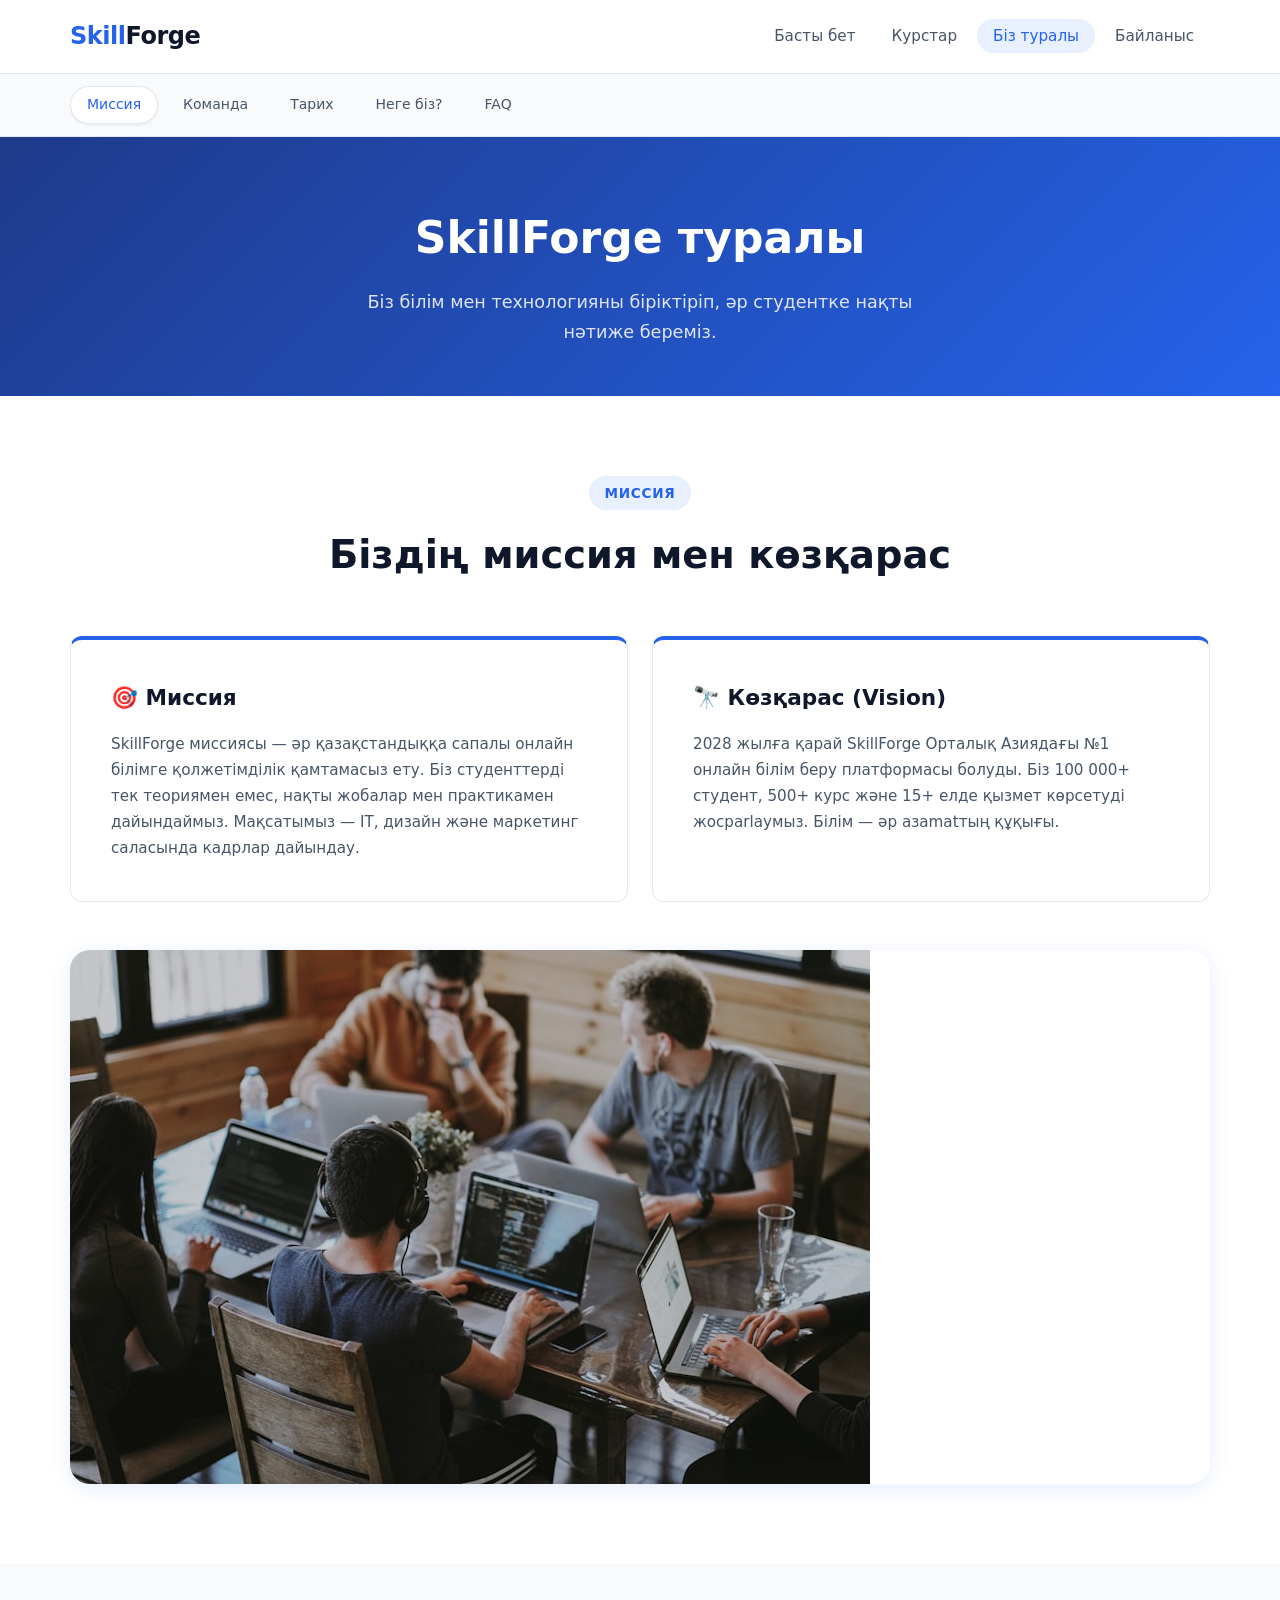
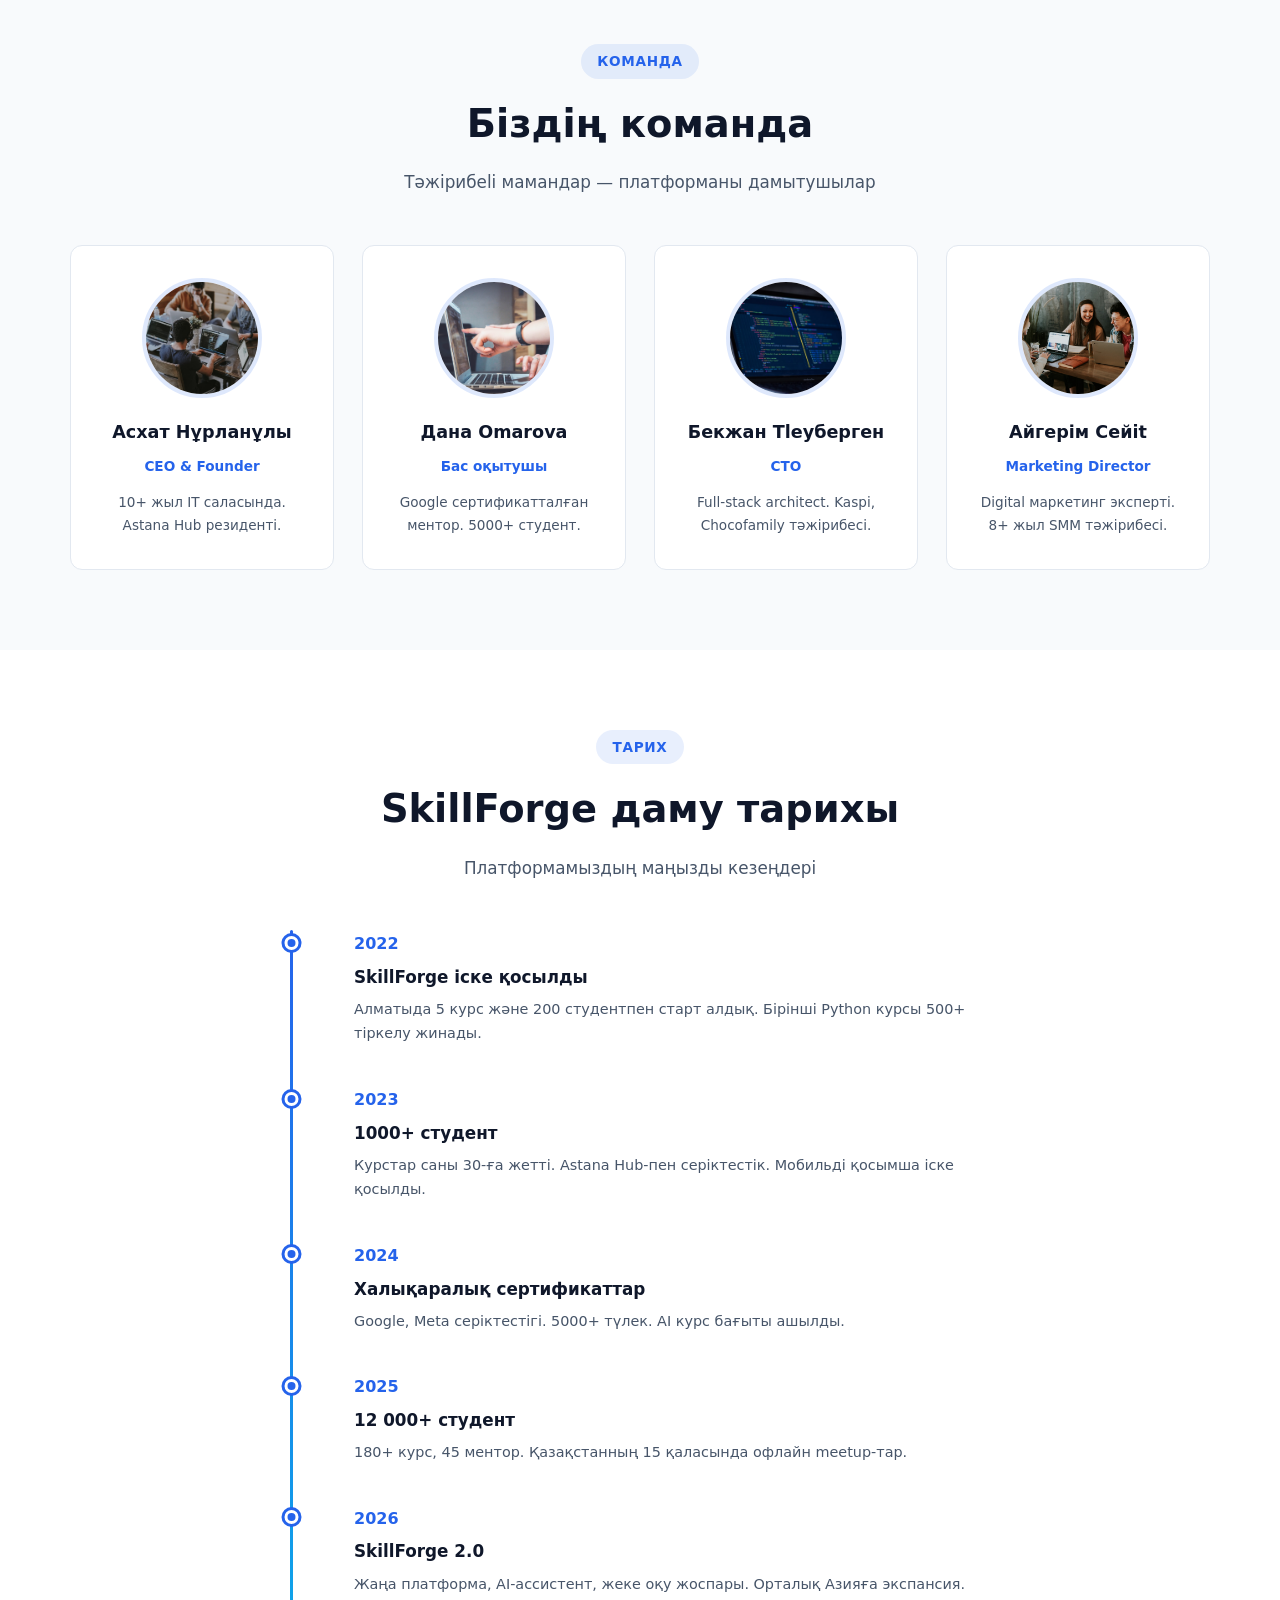
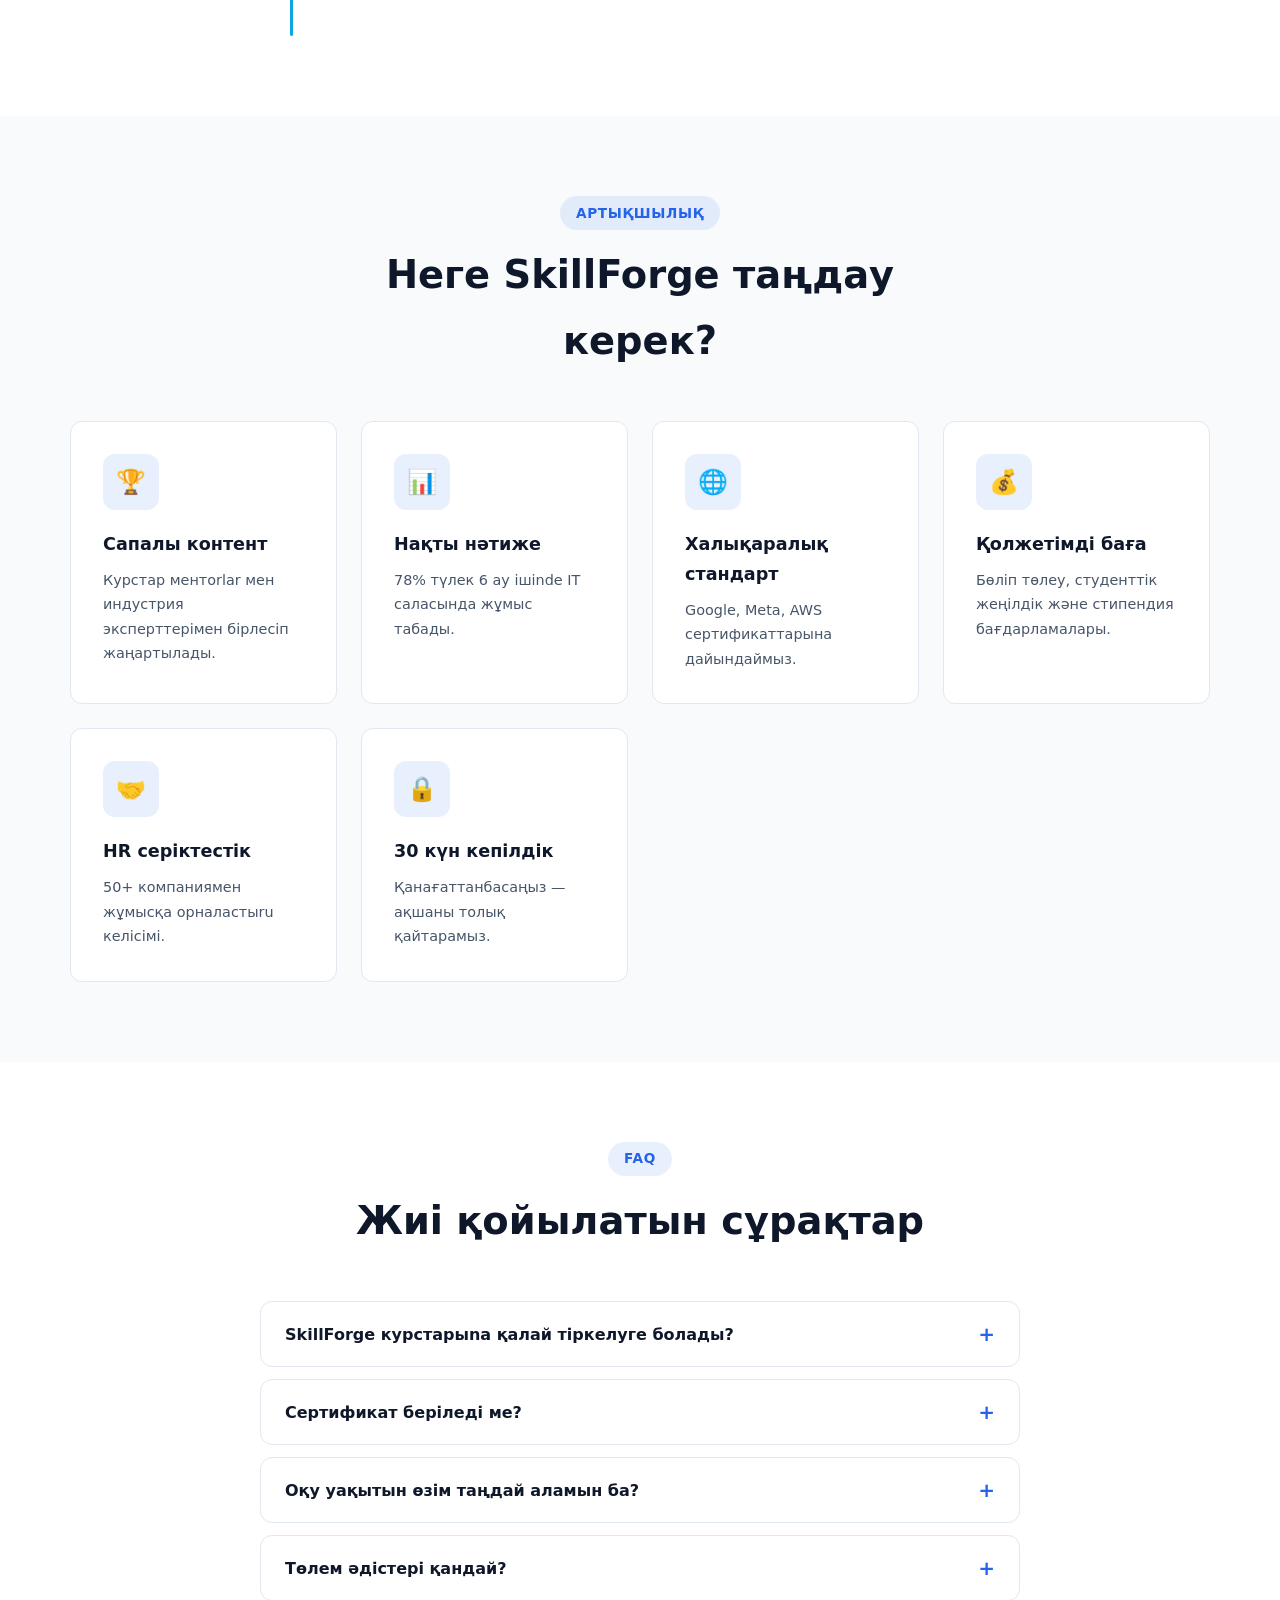
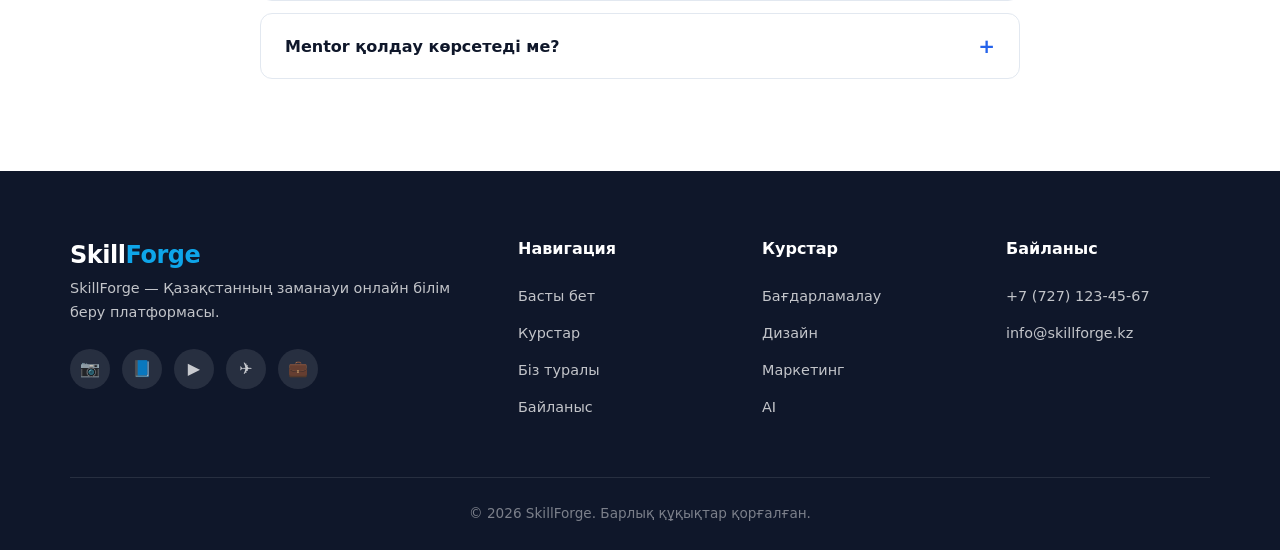
==== commit cfad0285: "Update about.html" ====
--- a/about.html
+++ b/about.html
@@ -291,6 +291,6 @@
   </footer>
 
   <button class="scroll-top" aria-label="Жоғарыға">↑</button>
-  <script src="js/script.js"></script>
+  <script src="script.js"></script>
 </body>
 </html>
